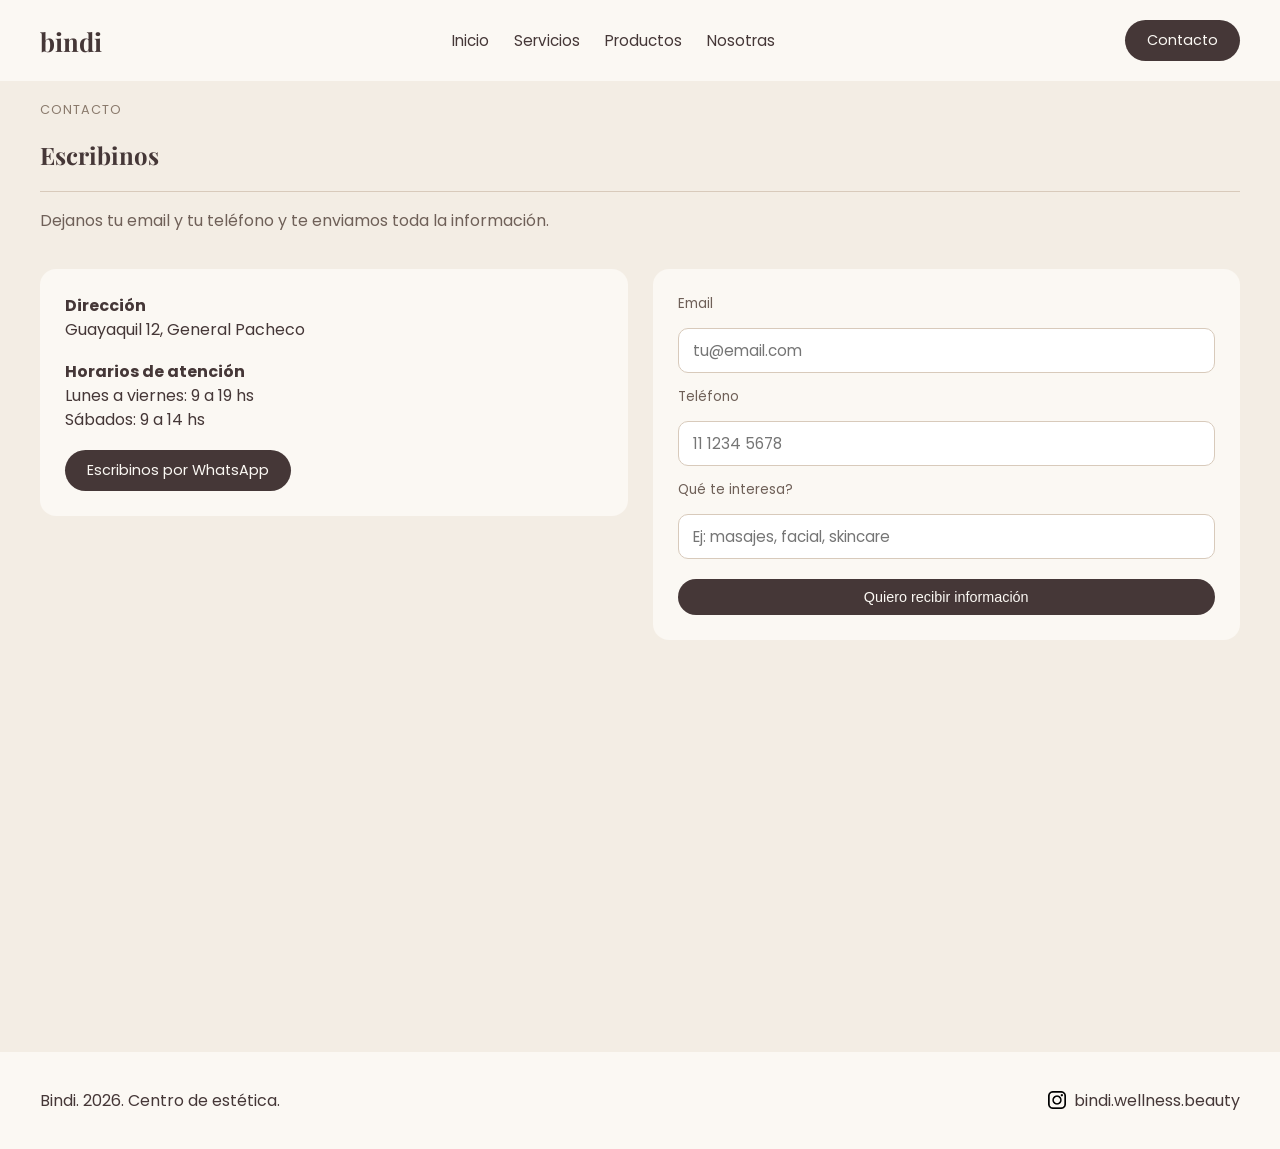
==== contacto.html @ 4591798c "Add files via upload" ====
<!DOCTYPE html>
<html lang="es">
<head>
    <meta charset="UTF-8">
    <meta name="viewport" content="width=device-width, initial-scale=1.0">
    <title>Bindi wellness beauty</title>
    <link rel="preconnect" href="https://fonts.googleapis.com">
    <link href="https://fonts.googleapis.com/css2?family=Playfair+Display:wght@600;700&family=Poppins:wght@300;400;500&display=swap" rel="stylesheet">
    <link rel="stylesheet" href="./css/styles.css">
</head>
<body>

<!-- HEADER: logo, menu y boton de contacto -->
    <header>
        <p class="logo">bindi</p>

        <nav class="nav">
            <ul class="nav-list">
                <li><a href="./index.html">Inicio</a></li>
                <li><a href="./servicios.html">Servicios</a></li>
                <li><a href="./productos.html">Productos</a></li>
                <li><a href="./nosotras.html">Nosotras</a></li>
            </ul>
        </nav>

        <div>
            <a href="./contacto.html" class="btn-pill">Contacto</a>
        </div>
    </header>

<!-- contenido principal -->
    <main>
        <section class="contacto">
            <p class="label">Contacto</p>
            <h2>Escribinos</h2>
            <hr>
            <p class="subtitulo">Dejanos tu email y tu teléfono y te enviamos toda la información.</p>

            <div class="contacto-grilla">

                <div class="info-contacto">
                    <p><b>Dirección</b><br>Guayaquil 12, General Pacheco</p>
                    <p><b>Horarios de atención</b><br>Lunes a viernes: 9 a 19 hs<br>Sábados: 9 a 14 hs</p>
                    <a href="https://wa.me/5491124089228" target="_blank" class="btn-pill btn-whatsapp">Escribinos por WhatsApp</a>
                </div>

                <form class="form-contacto">
                    <label for="email">Email</label>
                    <input type="email" id="email" name="email" placeholder="tu@email.com" required>

                    <label for="telefono">Teléfono</label>
                    <input type="tel" id="telefono" name="telefono" placeholder="11 1234 5678" required>

                    <label for="interes">Qué te interesa?</label>
                    <input type="search" id="interes" name="interes" placeholder="Ej: masajes, facial, skincare">

                    <button type="submit" class="btn-pill">Quiero recibir información</button>
                </form>

            </div>

            <iframe
                class="mapa"
                src="https://www.google.com/maps/embed?pb=!1m18!1m12!1m3!1d13159.118585351187!2d-58.639313534049506!3d-34.45774106810848!2m3!1f0!2f0!3f0!3m2!1i1024!2i768!4f13.1!3m3!1m2!1s0x95bca5007a9febf7%3A0x1aec7962e6fbd5d7!2sBindi%20wellness%20%26%20beauty!5e0!3m2!1ses!2sar!4v1789756769914!5m2!1ses!2sar"
                width="600"
                height="320"
                allowfullscreen=""
                loading="lazy"
                referrerpolicy="strict-origin-when-cross-origin">
            </iframe>
        </section>
    </main>

<!-- FOOTER -->
    <footer>
        <p>Bindi. 2026. Centro de estética.</p>
        <a href="https://www.instagram.com/bindi.wellness.beauty?utm_source=ig_web_button_share_sheet&stkn=ZDNlZDc0MzIxNw==" class="footer-ig">
            <img src="./img/igpng.png" width="18px" alt="Instagram">
            bindi.wellness.beauty
        </a>
    </footer>

</body>
</html>
---- css/styles.css ----
* {
    box-sizing: border-box;
}

body {
    margin: 0;
    background-color: #f3ede4;
    font-family: 'Poppins', Arial, Helvetica, sans-serif;
    color: #453737;
}

h2, h3, .logo {
    font-family: 'Playfair Display', Georgia, serif;
}

/*/ HEADER /*/
header {
    display: flex;
    justify-content: space-between;
    align-items: center;
    padding: 20px 40px;
    background-color: #fbf8f3;
}

.logo {
    font-size: 1.6rem;
    font-weight: 700;
    margin: 0;
}

.nav-list {
    display: flex;
    gap: 25px;
    list-style-type: none;
    margin: 0;
    padding: 0;
}

.nav-list a {
    text-decoration: none;
    color: #453737;
    font-size: 0.95rem;
}

/*/ BOTONES TIPO PILL /*/
.btn-pill {
    display: inline-block;
    padding: 10px 22px;
    background-color: #453737;
    color: #fbf8f3;
    border-radius: 30px;
    text-decoration: none;
    font-size: 0.9rem;
}

.btn-outline {
    background-color: transparent;
    border: 1px solid #453737;
    color: #453737;
}

.pill {
    display: inline-block;
    padding: 6px 14px;
    background-color: rgba(255, 255, 255, 0.85);
    border-radius: 20px;
    font-size: 0.75rem;
    text-transform: uppercase;
    letter-spacing: 0.5px;
}

.pill-chica {
    background-color: #ffffff;
    color: #a54771;
    margin-bottom: 8px;
}

.flecha {
    text-decoration: none;
    color: #453737;
    font-size: 1.1rem;
}

/*/ START /*/
.start {
    position: relative;
    margin: 30px 40px;
}

.start-img {
    width: 100%;
    height: 480px;
    object-fit: cover;
    object-position: center 20%;
    border-radius: 20px;
    display: block;
}

.start-texto {
    position: absolute;
    top: 40px;
    left: 40px;
    font-size: 1.8rem;
    color: #fff;
    text-shadow: 0 2px 8px rgba(0,0,0,0.35);
}

.start-texto p {
    margin: 0;
}

.start-card {
    position: absolute;
    bottom: 25px;
    right: 25px;
    background-color: #fbf8f3;
    padding: 18px 20px;
    border-radius: 16px;
    display: flex;
    flex-direction: column;
    gap: 6px;
    width: 200px;
}

.start-card h4 {
    margin: 0;
    font-size: 1rem;
}

.start-card .flecha {
    align-self: flex-end; /*/ lleva al final/*/
}

/*/ MISION /*/
.mision {
    display: flex;
    flex-wrap: wrap;
    gap: 20px;
    justify-content: space-between;
    padding: 40px;
}

.label {
    text-transform: uppercase;
    font-size: 0.8rem;
    letter-spacing: 1px;
    color: #8a7a6c;
    margin: 0;
}

.mision-texto {
    max-width: 480px;
}

.mision-texto p {
    line-height: 1.6;
}

/*/ CATEGORIAS /*/
.categorias {
    padding: 0 40px 20px;
}

.categorias-grilla {
    display: grid;
    grid-template-columns: repeat(4, 1fr); /*/ divide en 4 column del mismo ancho/*/
    gap: 20px;
}

.categoria-card {
    height: 160px;
    border-radius: 16px;
    padding: 15px;
    display: flex;
    flex-direction: column;
    justify-content: space-between;
}

.fondo-1 { 
    background-color: #e4d6e8; 
    }
.fondo-2 { 
    background-color: #ded6c9; 
    }
.fondo-3 { 
    background-color: #c9d2cf; 
    }
.fondo-4 { 
    background-color: #e8ded1; 
}

/*/ SERVICIOS /*/
.servicios {
    padding: 20px 40px 40px;
}

.subtitulo {
    color: #6f6058;
}

hr {
    border: none;
    border-top: 1px solid #d8cabb;
    margin: 15px 0;
}

.servicios-grilla {
    display: grid;
    grid-template-columns: repeat(3, 1fr);
    gap: 20px;
    padding: 20px 0;
}

.servicios-card {
    background-color: #fbf8f3;
    border-radius: 16px;
    overflow: hidden;
    display: flex;
    flex-direction: column;
}

.card-contenido {
    padding: 22px;
    display: flex;
    flex-direction: column;
    flex-grow: 1;
}

.foto-equipo {
    height: 160px;
    width: 100%;
}

.dias {
    color: #a54771;
    font-size: 0.85rem;
    margin-bottom: 12px;
}

.card-contenido h3 {
    margin: 0 0 10px;
    font-size: 1.2rem;
}

.card-contenido p {
    font-size: 0.9rem;
    line-height: 1.5;
    margin-bottom: 20px;
    flex-grow: 1;
    color: #6f6058;
}

.btn-reserva {
    align-self: flex-start;
    text-decoration: none;
    color: #a54771;
    font-size: 0.9rem;
    border-bottom: 1px solid #a54771;
}

/*/ FOOTER /*/
footer {
    background-color: #fbf8f3;
    padding: 20px 40px;
    display: flex;
    justify-content: space-between;
    align-items: center;
    color: #453737;
}

.footer-ig {
    display: flex;
    align-items: center;
    gap: 8px;
    text-decoration: none;
    color: #453737;
}

.contacto {
    padding: 20px 40px 40px;
}

/*/ FORMULARIO CONTACTO /*/
.contacto-grilla {
    display: grid;
    grid-template-columns: 1fr 1fr;
    gap: 25px;
    align-items: start;
    padding: 20px 0;
}

.info-contacto {
    background-color: #fbf8f3;
    border-radius: 16px;
    padding: 25px;
    display: flex;
    flex-direction: column;
    gap: 18px;
}

.info-contacto p {
    margin: 0;
    line-height: 1.5;
}

.btn-whatsapp {
    align-self: flex-start;
}

.form-contacto {
    display: flex;
    flex-direction: column;
    gap: 14px;
    background-color: #fbf8f3;
    border-radius: 16px;
    padding: 25px;
}

.form-contacto label {
    font-size: 0.85rem;
    color: #6f6058;
}

.form-contacto input {
    width: 100%;
    padding: 10px 14px;
    border-radius: 10px;
    border: 1px solid #d8cabb;
    font-family: 'Poppins', sans-serif;
    font-size: 0.95rem;
    background-color: #fff;
}

.form-contacto input:focus {
    outline: none;
    border-color: #a54771;
}

.form-contacto button {
    border: none;
    margin-top: 6px;
}

.mapa {
    width: 100%;
    height: 320px;
    border: 0;
    border-radius: 16px;
    margin-top: 25px;
}

/*/ PRODUCTOS /*/
.precio-carrito {
    display: flex;
    justify-content: space-between;
    align-items: center;
}

.precio {
    font-weight: 500;
    color: #453737;
}

/*/ RESPONSIVE /*/
@media (max-width: 800px) {
    .categorias-grilla,
    .servicios-grilla {
        grid-template-columns: 1fr 1fr;
    }
    .start-texto {
        font-size: 1.3rem;
    }
    .start-img {
        height: 320px;
    }
    .start-card {
        width: 160px;
    }
    .contacto-grilla {
        grid-template-columns: 1fr;
    }
}

@media (max-width: 500px) {
    header {
        flex-wrap: wrap;
        gap: 12px;
    }
    .logo {
        width: 100%;
        text-align: center;
    }
    .categorias-grilla,
    .servicios-grilla {
        grid-template-columns: 1fr;
    }
}
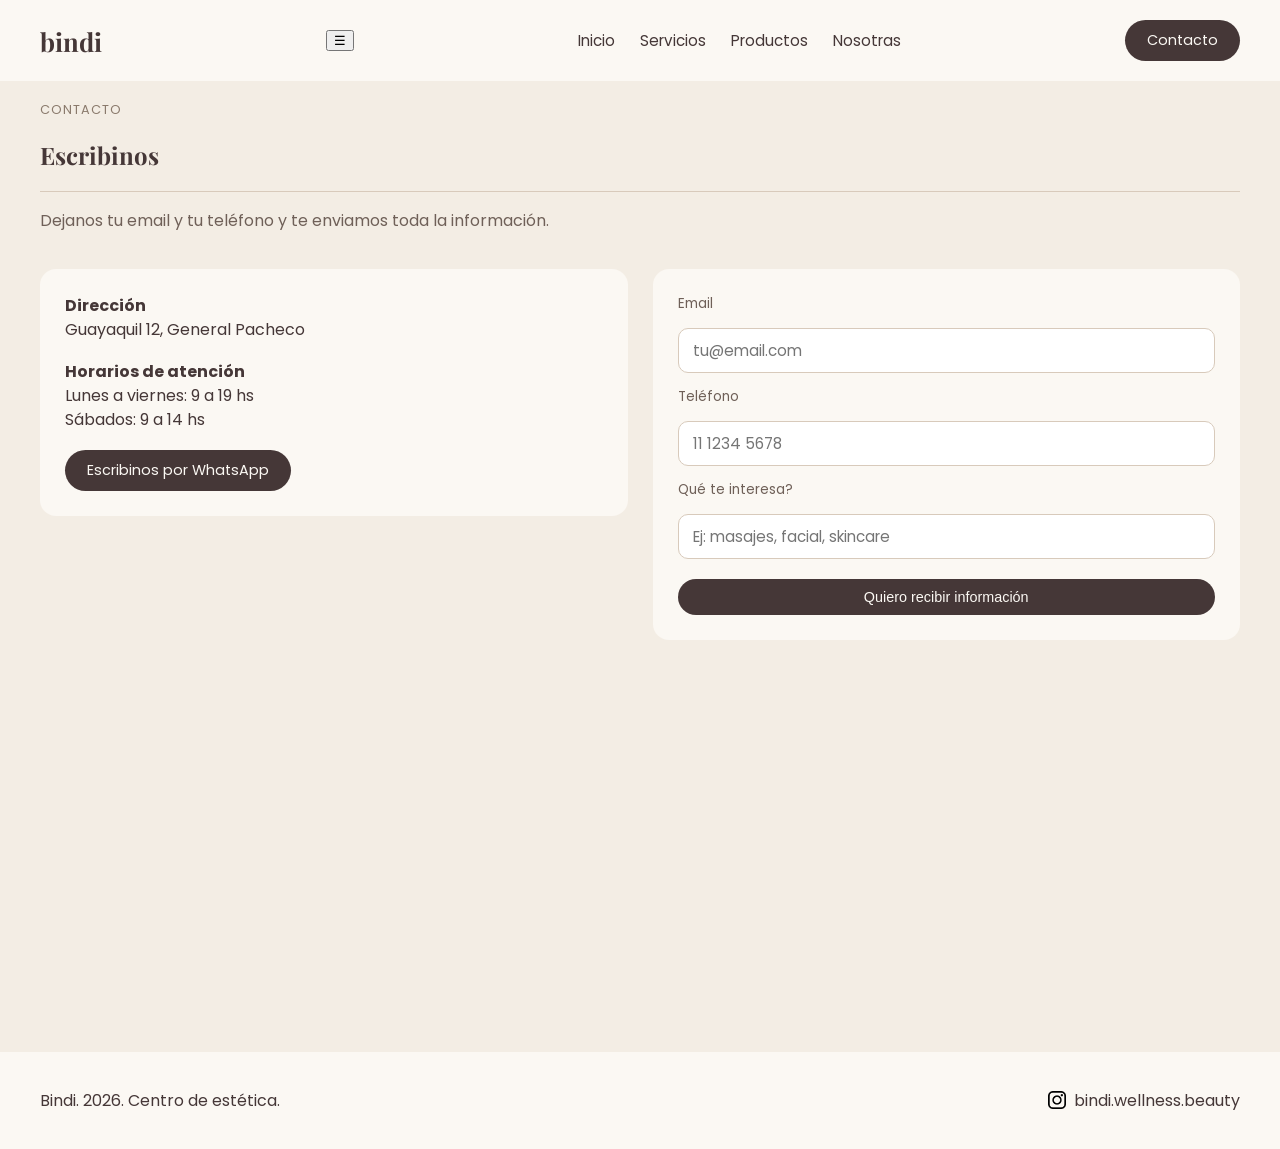
==== commit 01b60c68: "creacion carpeta recursos y vinculacion de script js en los html" ====
--- a/contacto.html
+++ b/contacto.html
@@ -14,6 +14,8 @@
     <header>
         <p class="logo">bindi</p>
 
+        <button id="btn-menu" class="btn-menu" type="button" aria-label="Abrir menú" aria-expanded="false">☰</button>
+        
         <nav class="nav">
             <ul class="nav-list">
                 <li><a href="./index.html">Inicio</a></li>
@@ -80,5 +82,7 @@
         </a>
     </footer>
 
+<script src="./recursos/funciones.js"></script>
+
 </body>
 </html>
--- a/css/styles.css
+++ b/css/styles.css
@@ -362,28 +362,32 @@
 }
 
 /*/ RESPONSIVE /*/
-@media (max-width: 800px) {
+@media (max-width: 720px) {
     .categorias-grilla,
     .servicios-grilla {
         grid-template-columns: 1fr 1fr;
     }
-    .start-texto {
-        font-size: 1.3rem;
-    }
-    .start-img {
-        height: 320px;
-    }
-    .start-card {
-        width: 160px;
+    .start-texto { 
+        font-size: 1.5rem; 
+    }
+    .start-img { 
+        height: 320px; 
+    }
+    .start-card { 
+        width: 160px; 
     }
     .contacto-grilla {
         grid-template-columns: 1fr;
     }
 }
 
-@media (max-width: 500px) {
+@media (max-width: 480px) {
+    .start { 
+        margin: 20px; 
+    }
     header {
         flex-wrap: wrap;
+        flex-direction: column;
         gap: 12px;
     }
     .logo {
@@ -394,4 +398,25 @@
     .servicios-grilla {
         grid-template-columns: 1fr;
     }
+    footer{
+        flex-direction: column;
+        gap: 20px;
+    }
+    body{
+        font-size: 0.9rem;
+    }
+    .label {
+        font-size: 0.75rem;
+    }
+    .hero{
+        margin: 20px;
+    }
+    .mision, .categorias, .servicios, .contacto {
+        padding: 20px;
+    }
+    .nav-list {
+        flex-direction: column;
+        text-align: center;
+        gap: 30px;
+    }
 }
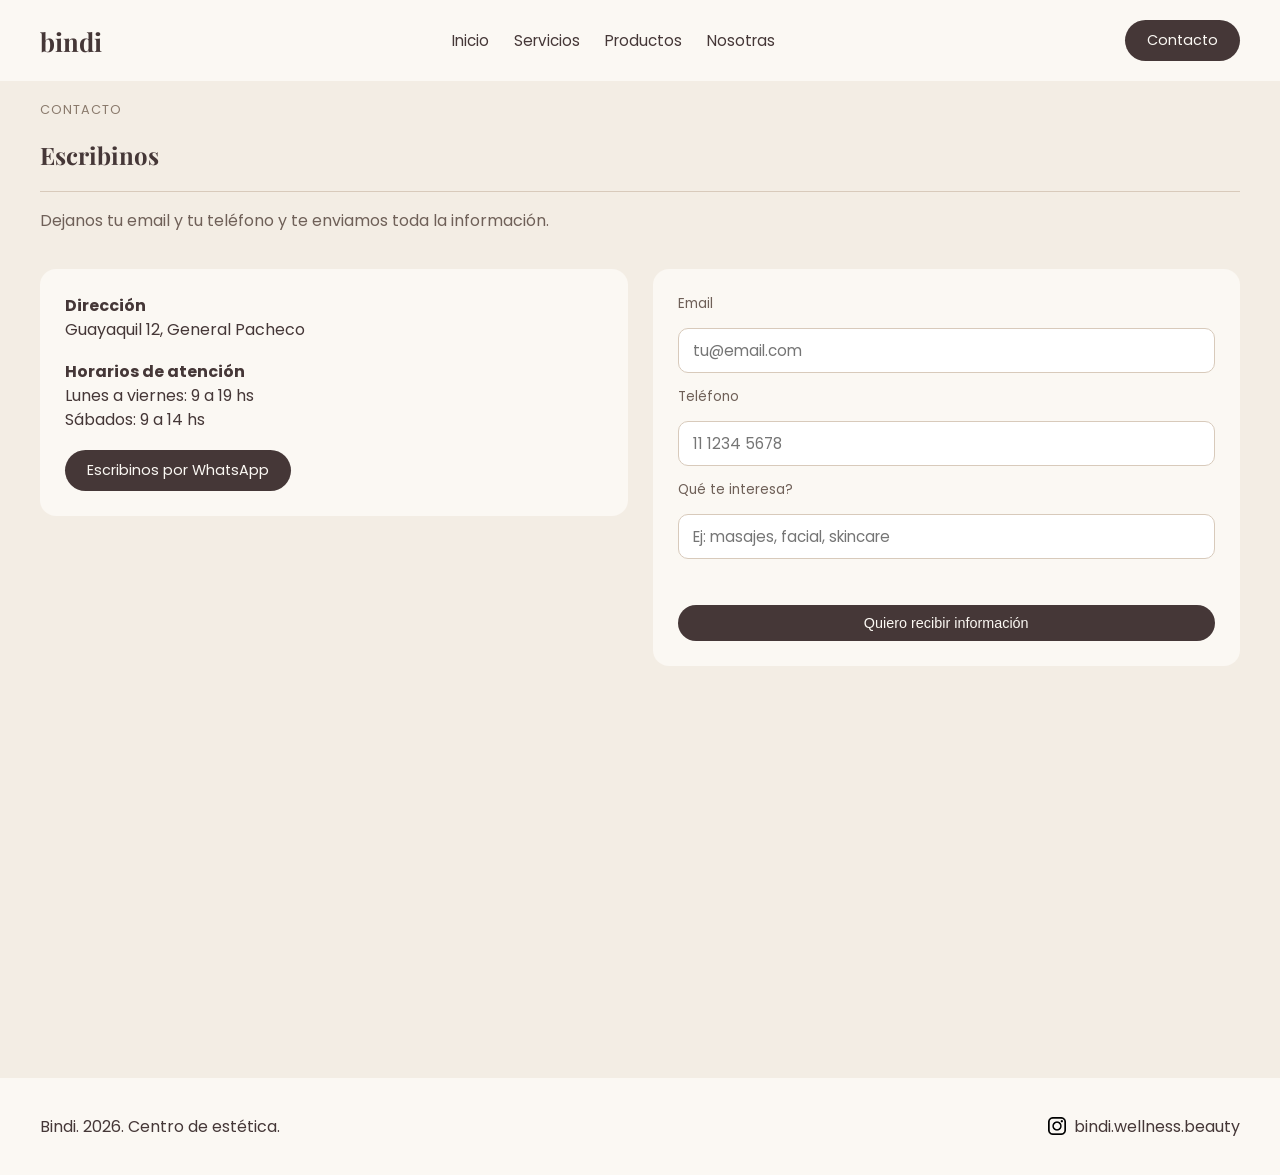
==== commit 35b27b4c: "creacion de funciones para menu y validar forms" ====
--- a/contacto.html
+++ b/contacto.html
@@ -15,7 +15,7 @@
         <p class="logo">bindi</p>
 
         <button id="btn-menu" class="btn-menu" type="button" aria-label="Abrir menú" aria-expanded="false">☰</button>
-        
+
         <nav class="nav">
             <ul class="nav-list">
                 <li><a href="./index.html">Inicio</a></li>
@@ -54,8 +54,10 @@
                     <input type="tel" id="telefono" name="telefono" placeholder="11 1234 5678" required>
 
                     <label for="interes">Qué te interesa?</label>
-                    <input type="search" id="interes" name="interes" placeholder="Ej: masajes, facial, skincare">
+                    <input type="search" id="interes" name="interes" placeholder="Ej: masajes, facial, skincare" required>
 
+                    <p class="mensaje"></p>
+                    
                     <button type="submit" class="btn-pill">Quiero recibir información</button>
                 </form>
 
--- a/css/styles.css
+++ b/css/styles.css
@@ -361,6 +361,42 @@
     color: #453737;
 }
 
+/*/ menu hamburguesa /*/
+.btn-menu {
+    display: none;
+    background: none;
+    border: none;
+    font-size: 1.5rem;
+    cursor: pointer;
+    color: #453737;
+}
+
+.form-contacto .campo-error {
+    border-color: #d9534f;
+    background-color: #fdf7f7;
+}
+
+.form-contacto .campo-ok {
+    border-color: #5cb85c;
+}
+
+.mensaje{
+    font-size: 0.85rem;
+    margin: 0;
+    padding: 6px 10px;
+    border-radius: 8px;
+}
+
+.mensaje-error {
+    background-color: #fdf7f7;
+    color: #d9534f;
+}
+
+.mensaje-ok {
+    background-color: #f4fbf4;
+    color: #5cb85c;
+}
+
 /*/ RESPONSIVE /*/
 @media (max-width: 720px) {
     .categorias-grilla,
@@ -382,6 +418,26 @@
 }
 
 @media (max-width: 480px) {
+    .btn-menu {
+        display: block;
+    }
+    .nav{
+        display: none;
+        width: 100%;
+    }
+    .nav.activo{
+        display: block;
+    }
+
+    .nav, .nav-list {
+        flex-direction: column;
+        align-items: center;
+        gap: 15px;
+        padding: 20px 0;
+        background-color: #fbf8f3;
+        border-radius: 12px;
+        margin-top: 10px;
+    }
     .start { 
         margin: 20px; 
     }
